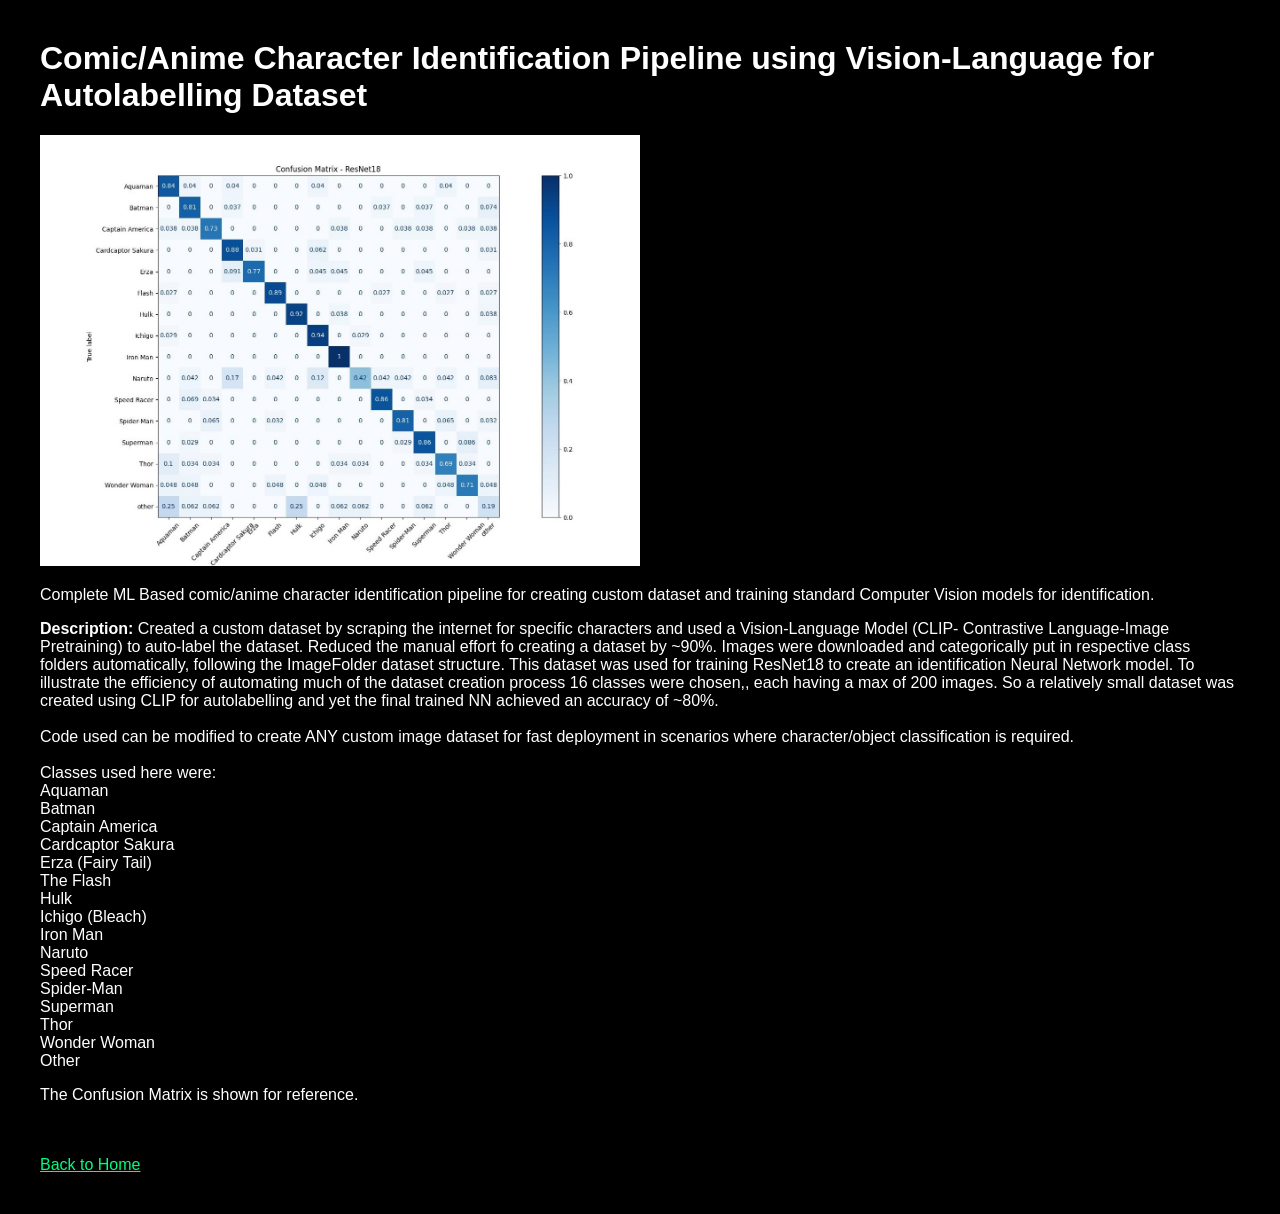
==== Comics-CV.html @ a5bdf6aa "Update Comics-CV.html" ====
<!DOCTYPE html>
<html>
<head>
    <title>Comic/Anime ID Pipeline using Vision-Language for Autolabelling</title>
    <link rel="stylesheet" href="style.css">
</head>
<body>
    <h1>Comic/Anime Character Identification Pipeline using Vision-Language for Autolabelling Dataset</h1>

  <img src="images/Confusion Matrix.jpg" width="600">

    <p>
        Complete ML Based comic/anime character identification pipeline for creating custom dataset and training standard Computer Vision models for identification.
    </p>

    <p>
        <strong>Description:</strong> Created a custom dataset by scraping the internet for specific characters and used a Vision-Language Model (CLIP- Contrastive Language-Image Pretraining) to auto-label the dataset.
        Reduced the manual effort fo creating a dataset by ~90%. Images were downloaded and categorically put in respective class folders automatically, following the ImageFolder dataset structure. This dataset was
        used for training ResNet18 to create an identification Neural Network model. To illustrate the efficiency of automating much of the dataset creation process 16 classes were chosen,, each having a max of 200 images.
        So a relatively small dataset was created using CLIP for autolabelling and yet the final trained NN achieved an accuracy of ~80%.<br><br>
        Code used can be modified to create ANY custom image dataset for fast deployment in scenarios where character/object classification is required.
    
      <br><br>
        Classes used here were:<br>Aquaman<br>Batman<br>Captain America<br>Cardcaptor Sakura<br>Erza (Fairy Tail)<br>The Flash<br>Hulk<br>Ichigo (Bleach)<br>
        Iron Man<br>Naruto<br>Speed Racer<br>Spider-Man<br>Superman<br>Thor<br>Wonder Woman<br>Other
    </p>
    <p>
         The Confusion Matrix is shown for reference.
    </p>
    <br><br>
    <a href="index.html">Back to Home</a>
</body>
</html>
---- style.css ----
body {
    font-family: Arial, sans-serif;
    margin: 40px;
    background-color: #000000;   /* pure black */
    color: #ffffff;              /* white text */
}

h1, h2, h3 {
    color: #ffffff;
}

a {
    color: #00ff7f; /*66b3ff*/
}

a:hover {
    color: #7cffb2; /*99ccff*/
}
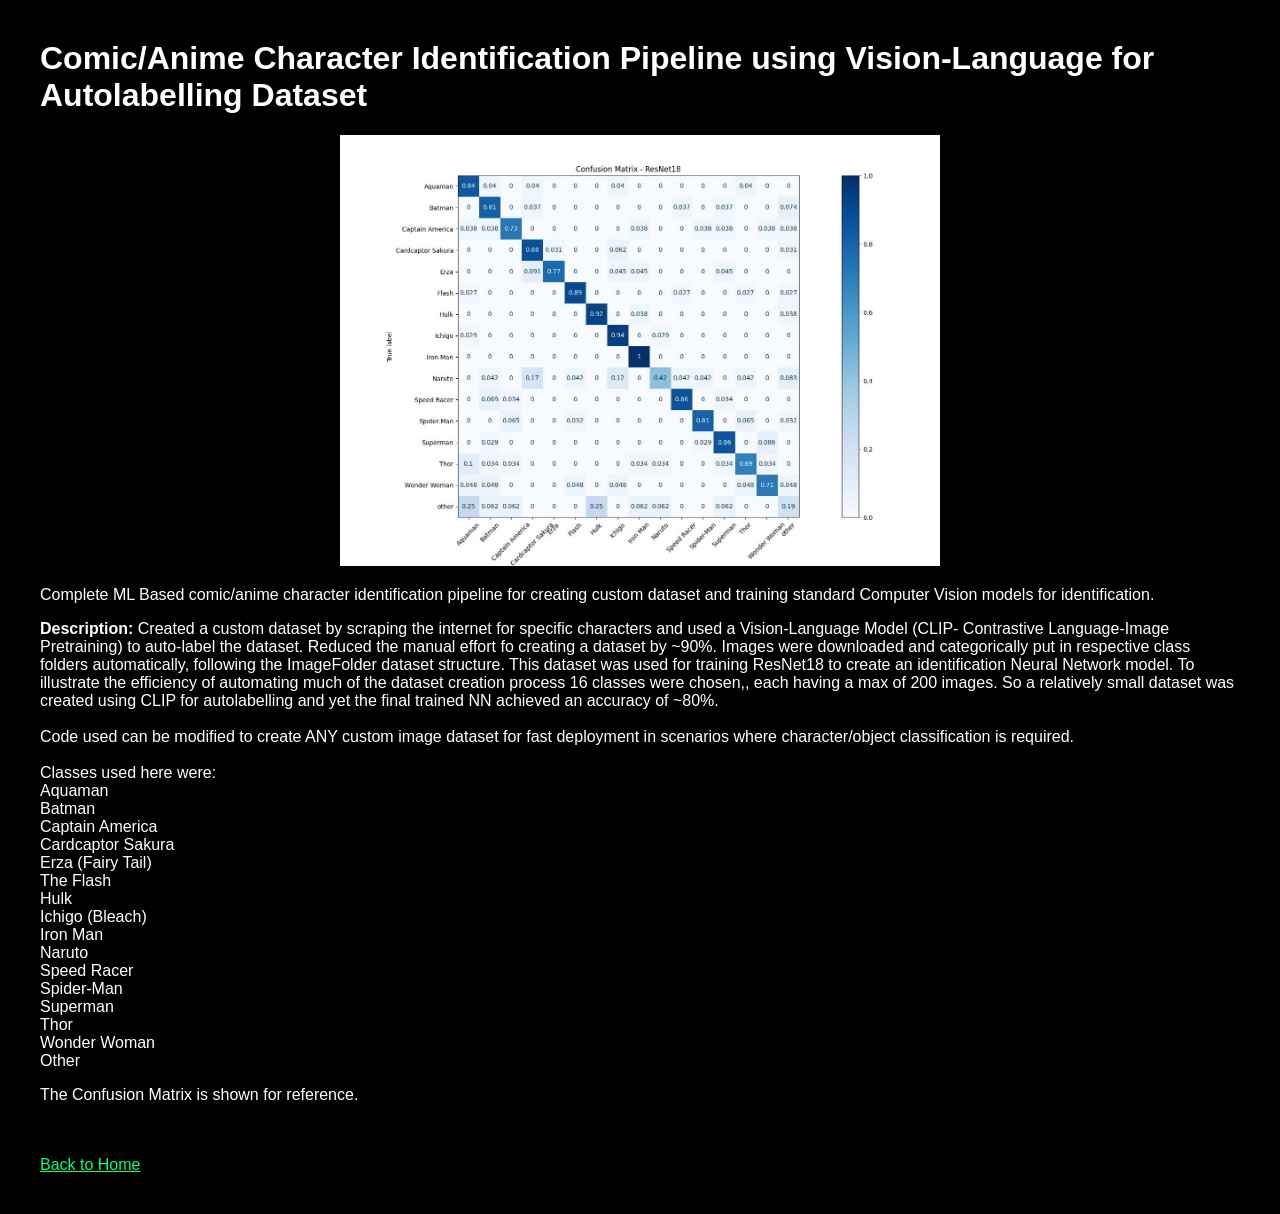
==== commit b1983963: "Update Comics-CV.html" ====
--- a/Comics-CV.html
+++ b/Comics-CV.html
@@ -6,9 +6,10 @@
 </head>
 <body>
     <h1>Comic/Anime Character Identification Pipeline using Vision-Language for Autolabelling Dataset</h1>
-
-  <img src="images/Confusion Matrix.jpg" width="600">
-
+    <p style="text-align:center;">
+        <img src="images/Confusion Matrix.jpg" width="600">
+    </p>
+  
     <p>
         Complete ML Based comic/anime character identification pipeline for creating custom dataset and training standard Computer Vision models for identification.
     </p>
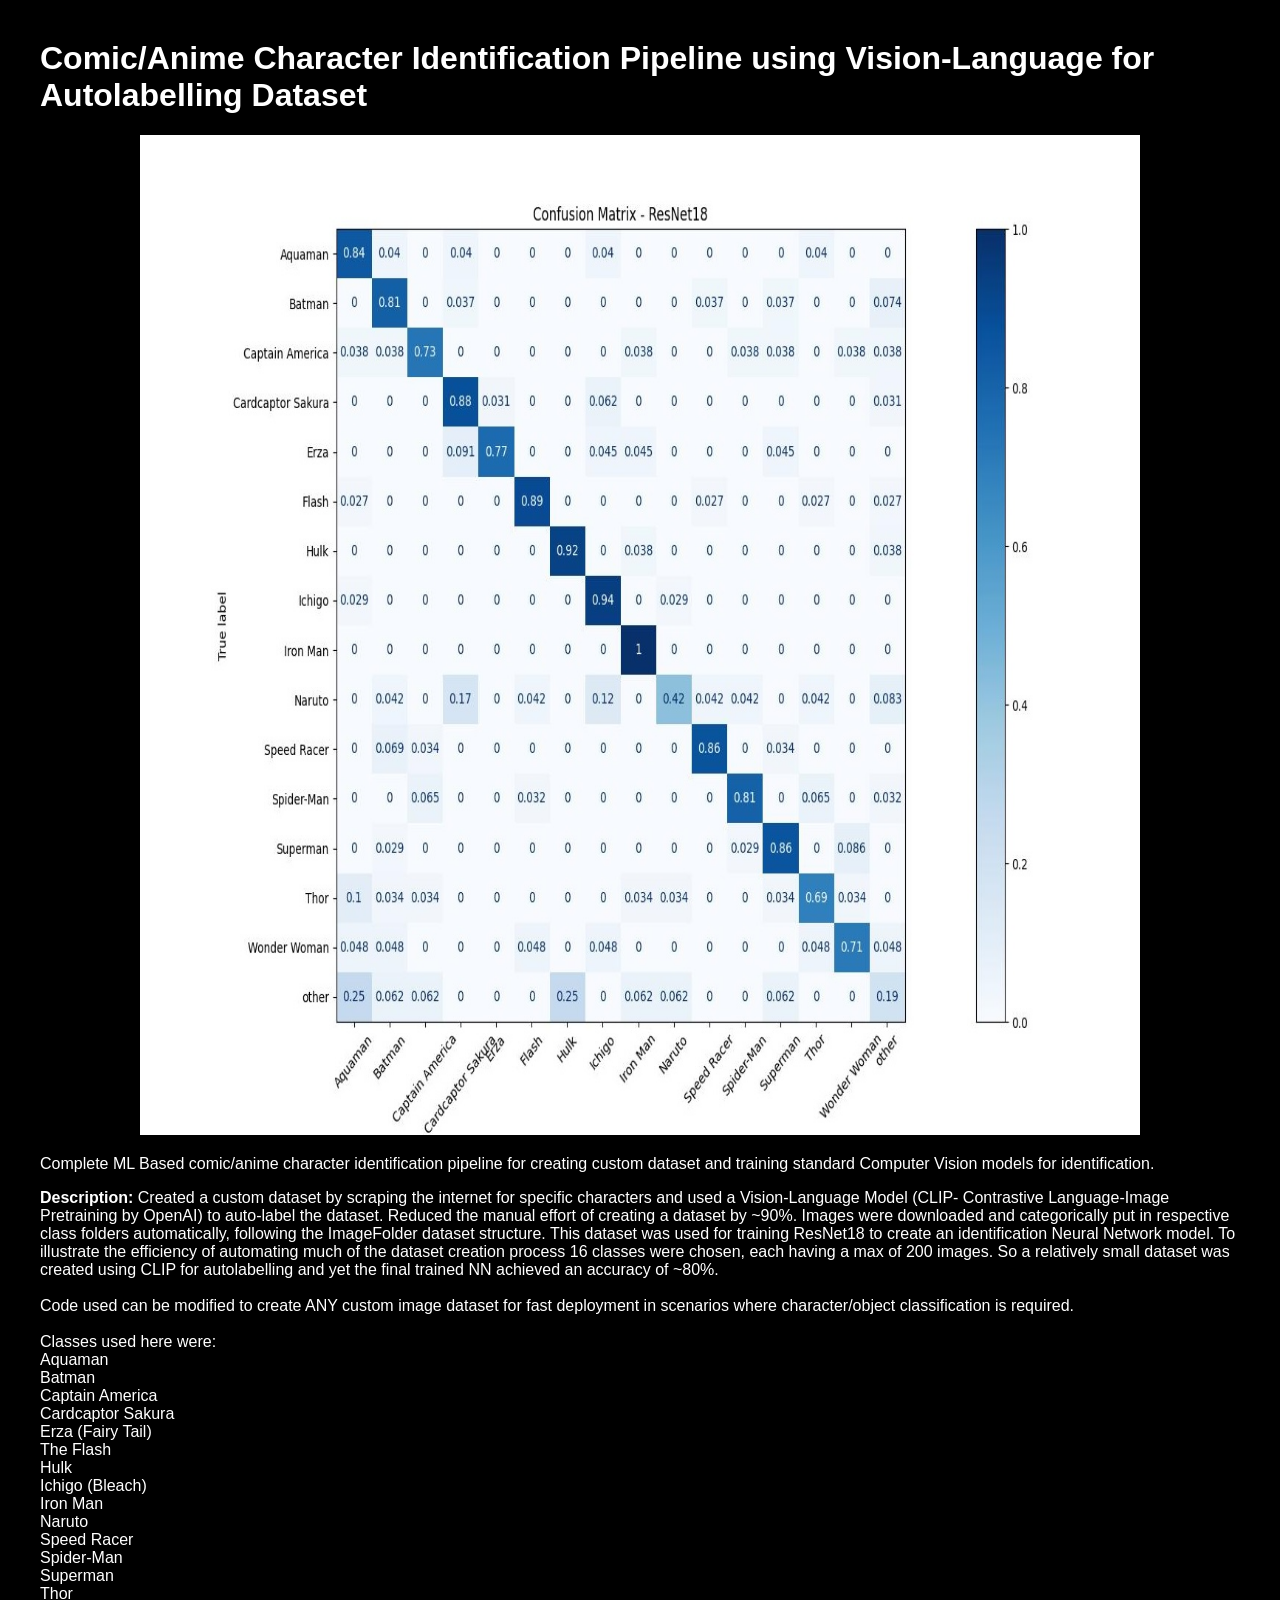
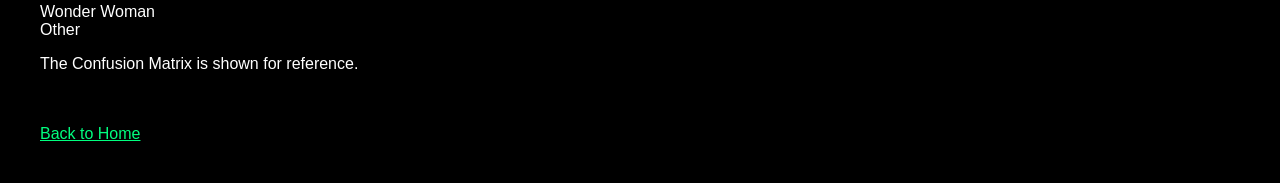
==== commit 801232c8: "Update Comics-CV.html" ====
--- a/Comics-CV.html
+++ b/Comics-CV.html
@@ -1,13 +1,13 @@
 <!DOCTYPE html>
 <html>
 <head>
-    <title>Comic/Anime ID Pipeline using Vision-Language for Autolabelling</title>
+    <title>Comic/Anime ID Pipeline using Vision-Language Model for Autolabelling</title>
     <link rel="stylesheet" href="style.css">
 </head>
 <body>
     <h1>Comic/Anime Character Identification Pipeline using Vision-Language for Autolabelling Dataset</h1>
     <p style="text-align:center;">
-        <img src="images/Confusion Matrix.jpg" width="600">
+        <img src="images/Confusion Matrix.jpg" height="1000" width="1000">
     </p>
   
     <p>
@@ -15,9 +15,9 @@
     </p>
 
     <p>
-        <strong>Description:</strong> Created a custom dataset by scraping the internet for specific characters and used a Vision-Language Model (CLIP- Contrastive Language-Image Pretraining) to auto-label the dataset.
-        Reduced the manual effort fo creating a dataset by ~90%. Images were downloaded and categorically put in respective class folders automatically, following the ImageFolder dataset structure. This dataset was
-        used for training ResNet18 to create an identification Neural Network model. To illustrate the efficiency of automating much of the dataset creation process 16 classes were chosen,, each having a max of 200 images.
+        <strong>Description:</strong> Created a custom dataset by scraping the internet for specific characters and used a Vision-Language Model (CLIP- Contrastive Language-Image Pretraining by OpenAI) to auto-label the dataset.
+        Reduced the manual effort of creating a dataset by ~90%. Images were downloaded and categorically put in respective class folders automatically, following the ImageFolder dataset structure. This dataset was
+        used for training ResNet18 to create an identification Neural Network model. To illustrate the efficiency of automating much of the dataset creation process 16 classes were chosen, each having a max of 200 images.
         So a relatively small dataset was created using CLIP for autolabelling and yet the final trained NN achieved an accuracy of ~80%.<br><br>
         Code used can be modified to create ANY custom image dataset for fast deployment in scenarios where character/object classification is required.
     
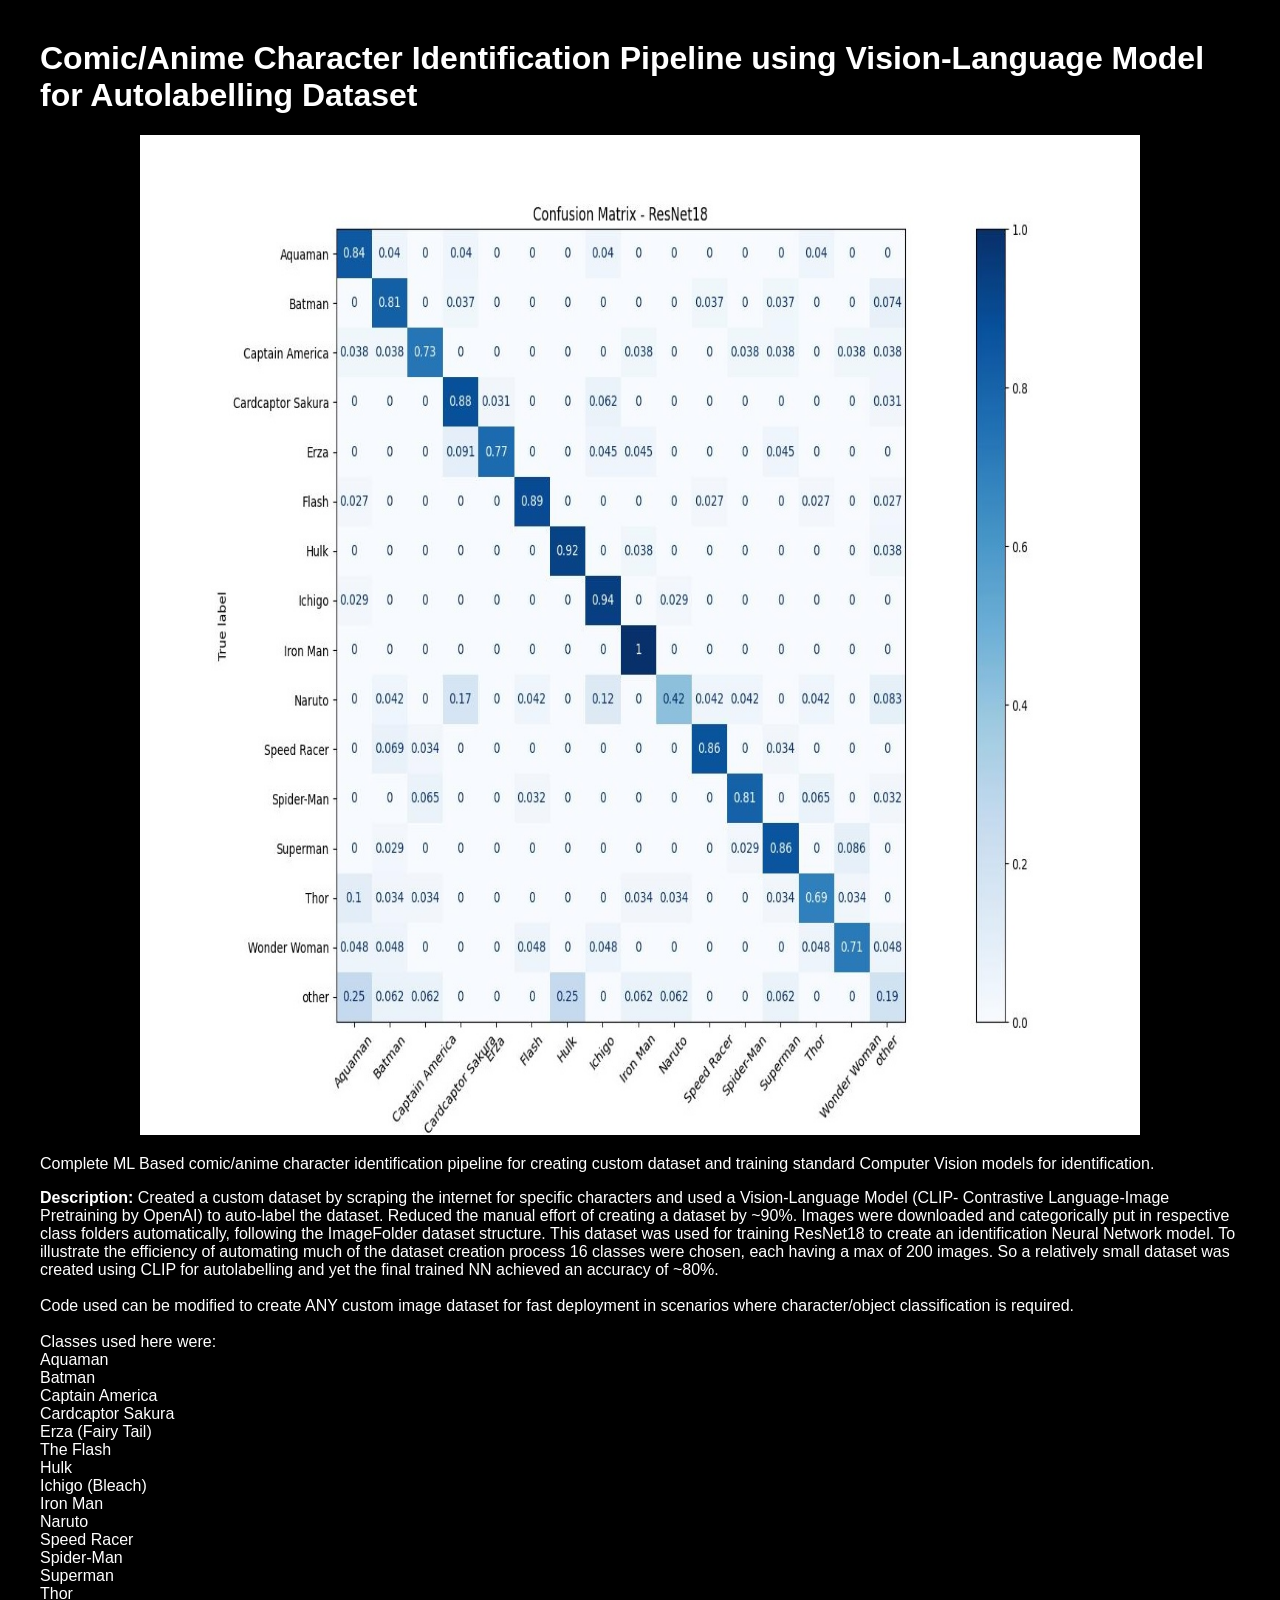
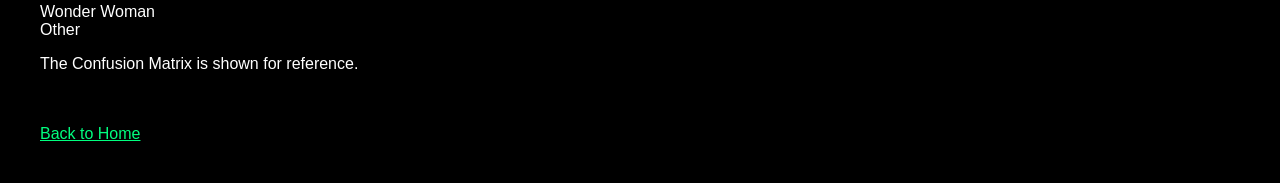
==== commit 3c028425: "Update Comics-CV.html" ====
--- a/Comics-CV.html
+++ b/Comics-CV.html
@@ -5,7 +5,7 @@
     <link rel="stylesheet" href="style.css">
 </head>
 <body>
-    <h1>Comic/Anime Character Identification Pipeline using Vision-Language for Autolabelling Dataset</h1>
+    <h1>Comic/Anime Character Identification Pipeline using Vision-Language Model for Autolabelling Dataset</h1>
     <p style="text-align:center;">
         <img src="images/Confusion Matrix.jpg" height="1000" width="1000">
     </p>
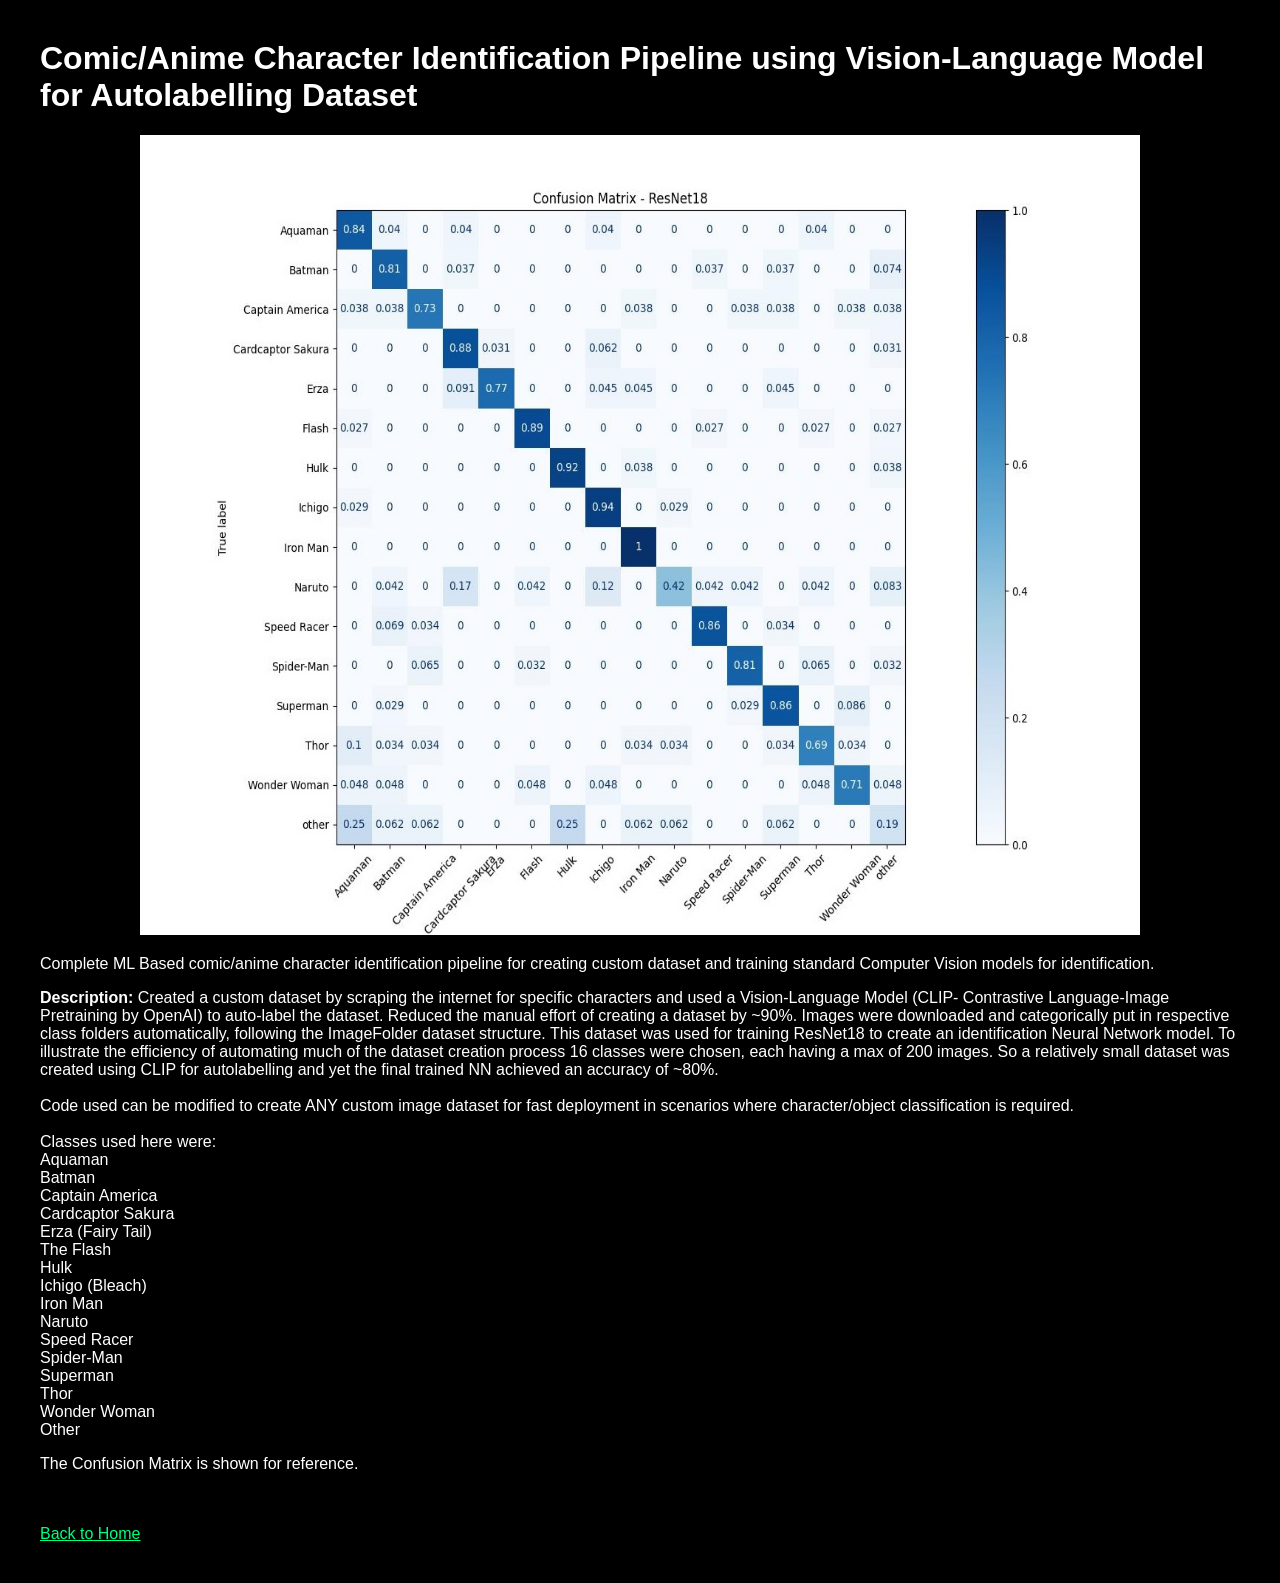
==== commit a7a7c750: "Update Comics-CV.html" ====
--- a/Comics-CV.html
+++ b/Comics-CV.html
@@ -7,7 +7,7 @@
 <body>
     <h1>Comic/Anime Character Identification Pipeline using Vision-Language Model for Autolabelling Dataset</h1>
     <p style="text-align:center;">
-        <img src="images/Confusion Matrix.jpg" height="1000" width="1000">
+        <img src="images/Confusion Matrix.jpg" height="800" width="1000">
     </p>
   
     <p>
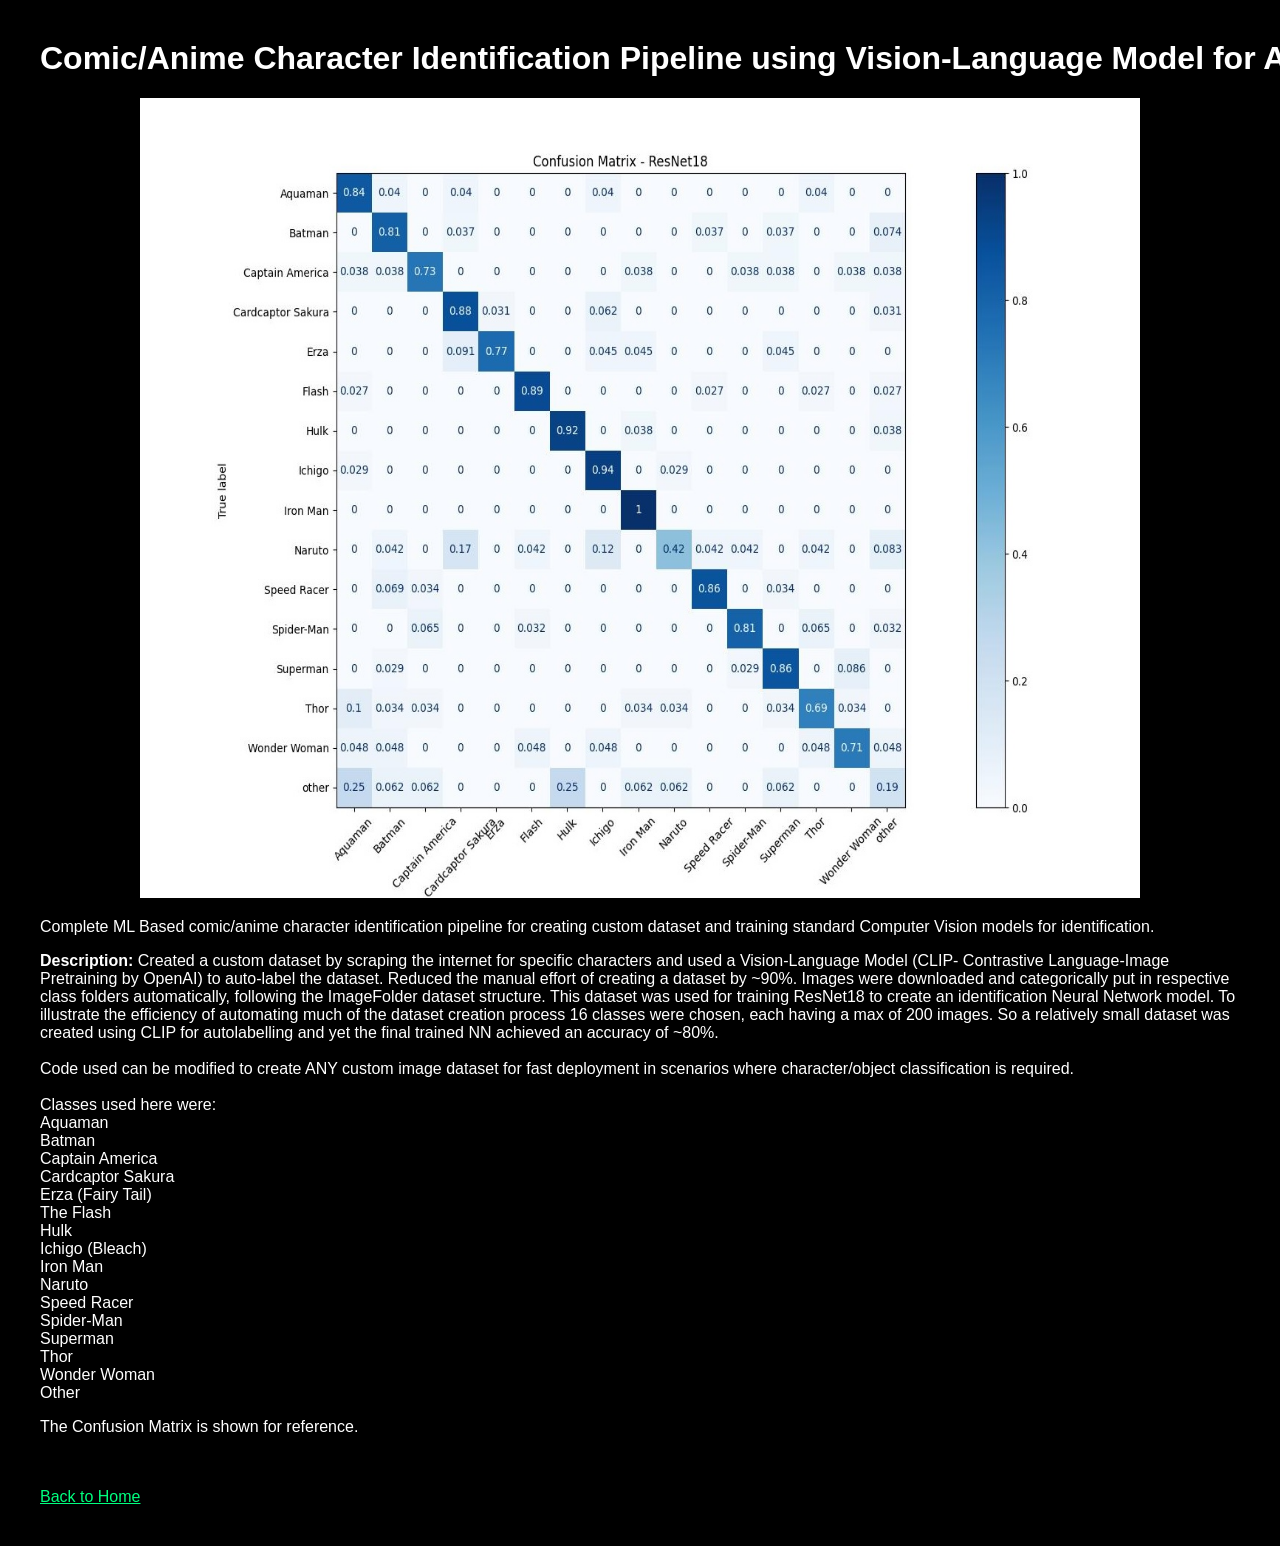
==== commit ad7b6ffd: "Update Comics-CV.html" ====
--- a/Comics-CV.html
+++ b/Comics-CV.html
@@ -5,7 +5,7 @@
     <link rel="stylesheet" href="style.css">
 </head>
 <body>
-    <h1>Comic/Anime Character Identification Pipeline using Vision-Language Model for Autolabelling Dataset</h1>
+    <h1 style="font size:50px; white-space: nowrap;">Comic/Anime Character Identification Pipeline using Vision-Language Model for Autolabelling Dataset</h1>
     <p style="text-align:center;">
         <img src="images/Confusion Matrix.jpg" height="800" width="1000">
     </p>
